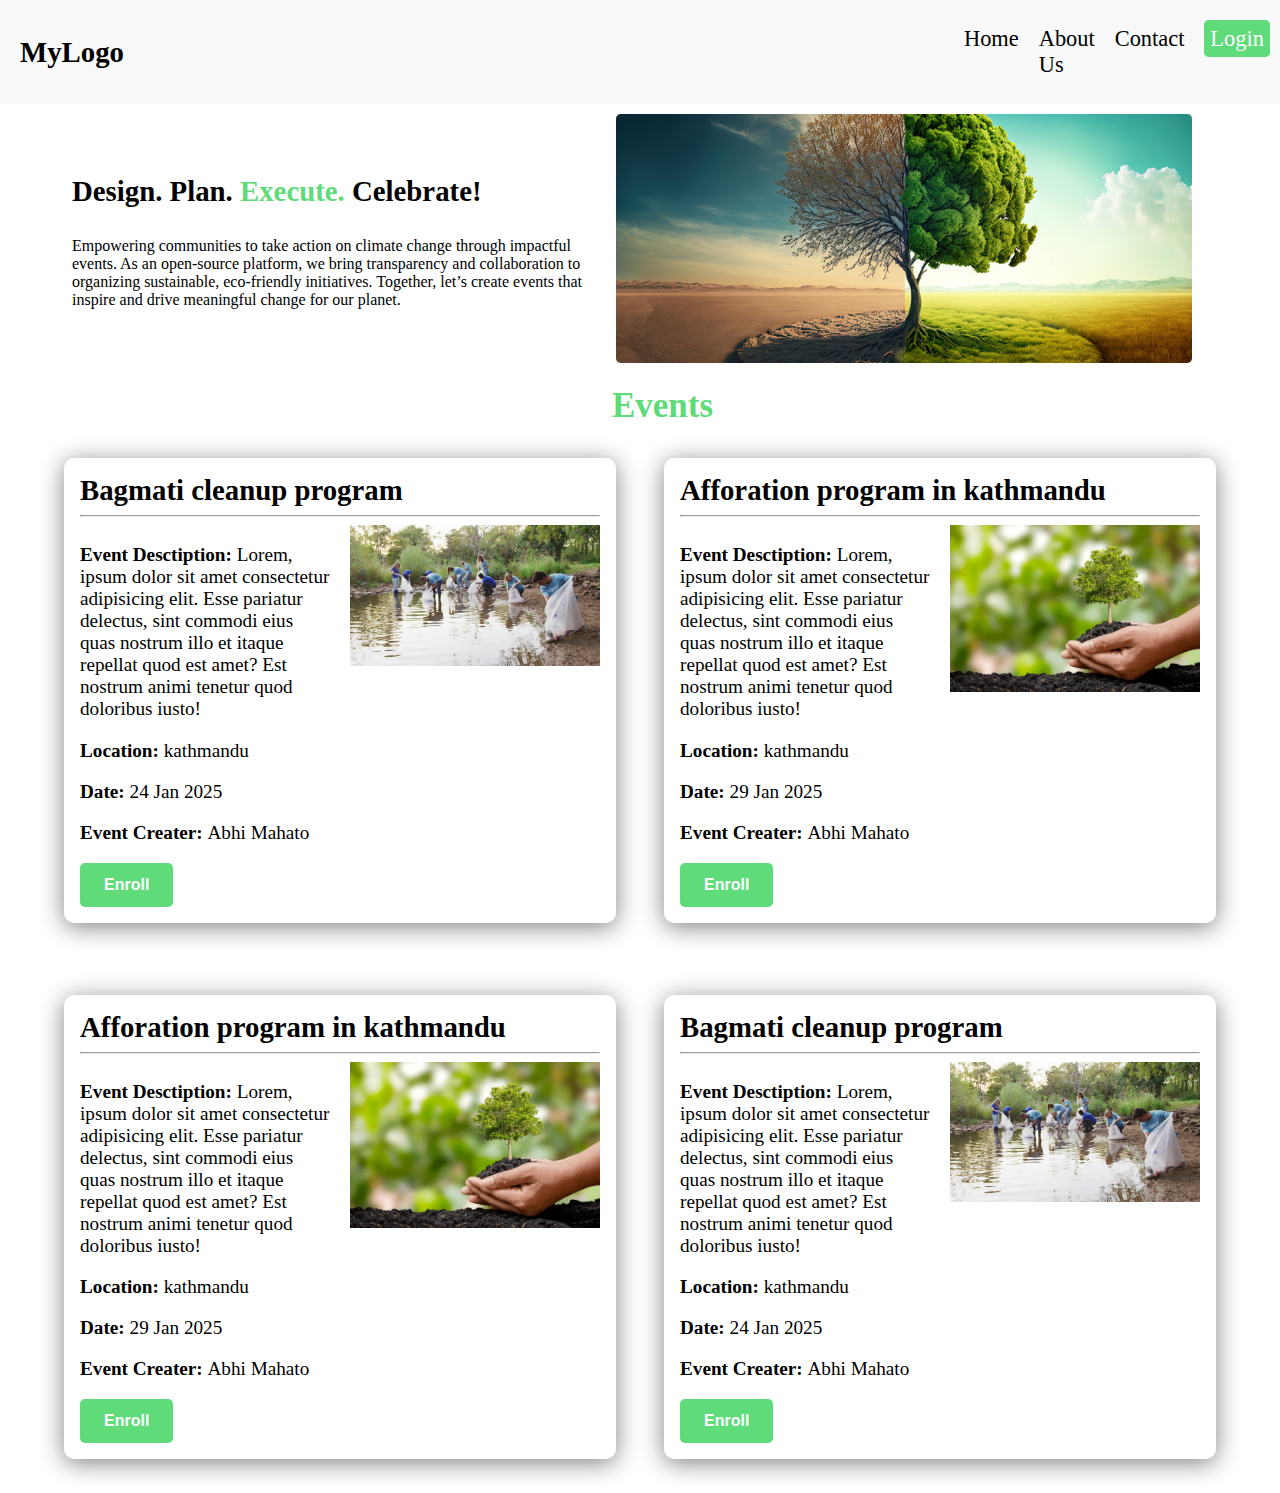
==== EventManagementSystem/src/main/resources/templates/index.html @ 25dc1b16 "EMS__signup--> landing page" ====
<!DOCTYPE html>
<html lang="en" xmlns:th="http://www.thymeleaf.org" th:replace="base::Layout(~{::section})">
<head>
    <meta charset="UTF-8">
    <title>Title</title>
    <link rel="stylesheet" href="../static/css/index.css">
    <link rel="stylesheet" href="../static/css/nav.css">
</head>
<body>

    <div class="main-container"> 
        <nav class="navbar">
            <div class="logo">
                <a href="#">MyLogo</a>
            </div>
            <ul class="nav-links">
                <li><a href="#home">Home</a></li>
                <li><a href="#about-us">About Us</a></li>
                <li><a href="#contact">Contact</a></li>
                <li><a href="#login" class="login">Login</a></li>
            </ul>
        </nav>
        </div>

<Section class="main-hero">
    <div>
        <div class="description-container">
            <div class="hero">
                <p class="description-heading">
                    Design. Plan.<span> Execute.</span> Celebrate!
                </p>
                <p class="description-text">
                    Empowering communities to take action on climate change through impactful events. As an open-source platform, we bring transparency and collaboration to organizing sustainable, eco-friendly initiatives. Together, let’s create events that inspire and drive meaningful change for our planet.
                </p>
            </div>
            <div class="image">
                <img src="../static/images/climate.jpeg" alt="image">
            </div>
        </div>
        <h1 class="event">Events</h1>
        
        <div class="EMS_events">
                <div class="EMS_event">
                    <p class="event_name">Bagmati cleanup program</p>
                        <hr>
                   <div class="event_section">
                    <div >
                        <p class="event_titles">Event Desctiption: <span>Lorem, ipsum dolor sit amet consectetur adipisicing elit. Esse pariatur delectus, sint commodi eius quas nostrum illo et itaque repellat quod est amet? Est nostrum animi tenetur quod doloribus iusto!</span></p>
                        <p class="event_titles">Location: <span>kathmandu</span></p>
                        <p class="event_titles">Date: <span>24 Jan 2025</span></p>
                        <p class="event_titles">Event Creater: <span>Abhi Mahato</span></p>
                        <button>Enroll</button>
                    </div>
                    <div class="event_image">
                        <img src="../static/images/cleanup.jpg" alt="">
                    </div>
                   </div>
                    
                </div>
                
                <div class="EMS_event">
                    <p class="event_name">Afforation program in kathmandu</p>
                        <hr>
                   <div class="event_section">
                    <div >
                        <p class="event_titles">Event Desctiption: <span>Lorem, ipsum dolor sit amet consectetur adipisicing elit. Esse pariatur delectus, sint commodi eius quas nostrum illo et itaque repellat quod est amet? Est nostrum animi tenetur quod doloribus iusto!</span></p>
                        <p class="event_titles">Location: <span>kathmandu</span></p>
                        <p class="event_titles">Date: <span>29 Jan 2025</span></p>
                        <p class="event_titles">Event Creater: <span>Abhi Mahato</span></p>
                        <button>Enroll</button>
                    </div>
                    <div class="event_image">
                        <img src="../static/images/afforestation.webp" alt="">
                    </div>
                   </div>
                    
                </div>
    
                <div class="EMS_event">
                    <p class="event_name">Afforation program in kathmandu</p>
                        <hr>
                   <div class="event_section">
                    <div >
                        <p class="event_titles">Event Desctiption: <span>Lorem, ipsum dolor sit amet consectetur adipisicing elit. Esse pariatur delectus, sint commodi eius quas nostrum illo et itaque repellat quod est amet? Est nostrum animi tenetur quod doloribus iusto!</span></p>
                        <p class="event_titles">Location: <span>kathmandu</span></p>
                        <p class="event_titles">Date: <span>29 Jan 2025</span></p>
                        <p class="event_titles">Event Creater: <span>Abhi Mahato</span></p>
                        <button>Enroll</button>
                    </div>
                    <div class="event_image">
                        <img src="../static/images/afforestation.webp" alt="">
                    </div>
                   </div>
                    
                </div>
                <div class="EMS_event">
                    <p class="event_name">Bagmati cleanup program</p>
                        <hr>
                   <div class="event_section">
                    <div >
                        <p class="event_titles">Event Desctiption: <span>Lorem, ipsum dolor sit amet consectetur adipisicing elit. Esse pariatur delectus, sint commodi eius quas nostrum illo et itaque repellat quod est amet? Est nostrum animi tenetur quod doloribus iusto!</span></p>
                        <p class="event_titles">Location: <span>kathmandu</span></p>
                        <p class="event_titles">Date: <span>24 Jan 2025</span></p>
                        <p class="event_titles">Event Creater: <span>Abhi Mahato</span></p>
                        <button>Enroll</button>
                    </div>
                    <div class="event_image">
                        <img src="../static/images/cleanup.jpg" alt="">
                    </div>
                   </div>
                    
                </div>
        </div>
    </div>
</Section>

</body>
</html>
---- EventManagementSystem/src/main/resources/static/css/index.css ----
body{
    margin: 0;
    padding: 0;
}
.main-hero{
   
    margin:10px;
    padding: 0 10px;
    display: flex;
    justify-content: center;
    /* align-items: center; */
}
.main-hero > div{
    max-width: 1200px;
}
.description-container{
    display: grid;
    row-gap: 4%;
    grid-template-columns: 48% 48%;
}


.hero{
    text-align: left;
    padding: 2rem;
   
}
.image{             
    display: flex;          
    justify-content: center;
    align-items: center;    
    background-color: #faebd7;
    flex-direction: row;
}

.image img {
    max-width: 100%;   
    height: auto;           
    border-radius: 5px;     
}

.description-heading{

    font-size: 1.8rem;
    font-weight: bold;
}

.description-heading span{
    color: #5fdb7a;
}
.description__text{
  text-align: left;
}
.event{
    font-weight: bolder;
    margin-left: 45px;
    color: #5fdb7a;
    text-align: center;
    font-size: 35px;
}
.EMS_events{    
    margin-top: 2rem;
    margin-bottom: 2rem;
    display: grid;
    grid-template-columns: 80%;
    justify-content: center;
    display: grid;
    row-gap: 4%;
    column-gap: 4%;
    grid-template-columns: 46% 46%;

}
.EMS_event{
    box-shadow: 0 4px 25px gray;
    border-radius: 10px;
    padding: 1rem;
    margin-bottom: 2rem;
    transition: box-shadow 0.3s ease-in-out, transform 0.3s ease-in-out;
}
.EMS_event:hover{
    box-shadow: 0px 0px 5px 0 #0000002c;
    transform: translateY(-5px);
}
.event_name{
    font-size: 1.8rem;
    font-weight: bold;
    margin: 0px;
}
.event_section{
    display: grid;
    column-gap: 4%;
    grid-template-columns: 48% 48%;
    
}
.event_image img{
    object-fit: contain;
    width: 100%;
}
.event_titles{
    font-weight: bold;
    font-size: 1.2rem;
}
.event_titles span{
    font-weight: lighter;
}

/* Buttons */
button {
    background-color: #5fdb7a;
    color: white;
    border: none;
    padding: 0.8rem 1.5rem;
    font-size: 1rem;
    font-weight: bold;
    border-radius: 5px;
    cursor: pointer;
    transition: background-color 0.3s ease-in-out, transform 0.2s ease-in-out;
}

button:hover {
    background-color: #4bbf63;
    transform: scale(1.05);
}
---- EventManagementSystem/src/main/resources/static/css/nav.css ----
.main-container{
    /* display: flex; */
    justify-content: center;
    /* margin-left: 90px;
    margin-right: 90px; */
}
.navbar {
    display: flex;
    justify-content: space-between;
    align-items: center;
    padding: 10px 20px;
    background-color: #f9f9f9;
    color: #fff;
    
}

/* Logo styling */
.logo a {
    font-size: 1.8rem;
    font-weight: bold;
    color: #000;
    text-decoration: none;
}

/* Navigation links */
.nav-links {
    display: flex;
    gap: 20px;
    margin-left: 800px;
}
.nav-links .login{
    border: 1px solid#5fdb7a;
    padding: 5px;
    background-color: #5fdb7a;
    color: #fff;
    border-radius: 5px;
}
.nav-links .login:hover{
    color: #4dc768;
    background-color:#fff;
    text-decoration: none;
}

.nav-links li {
    display: inline;
}

.nav-links a {
    color: #000;
    font-size: 1.4rem;
    text-decoration: none;
    transition: color 0.3s;
}

.nav-links a:hover {
    color: #5fdb7a; 
    text-decoration: underline;
}

/* Responsive design for smaller screens */
@media (max-width: 768px) {
    .nav-links {
        flex-direction: column;
        gap: 10px;
    }
}
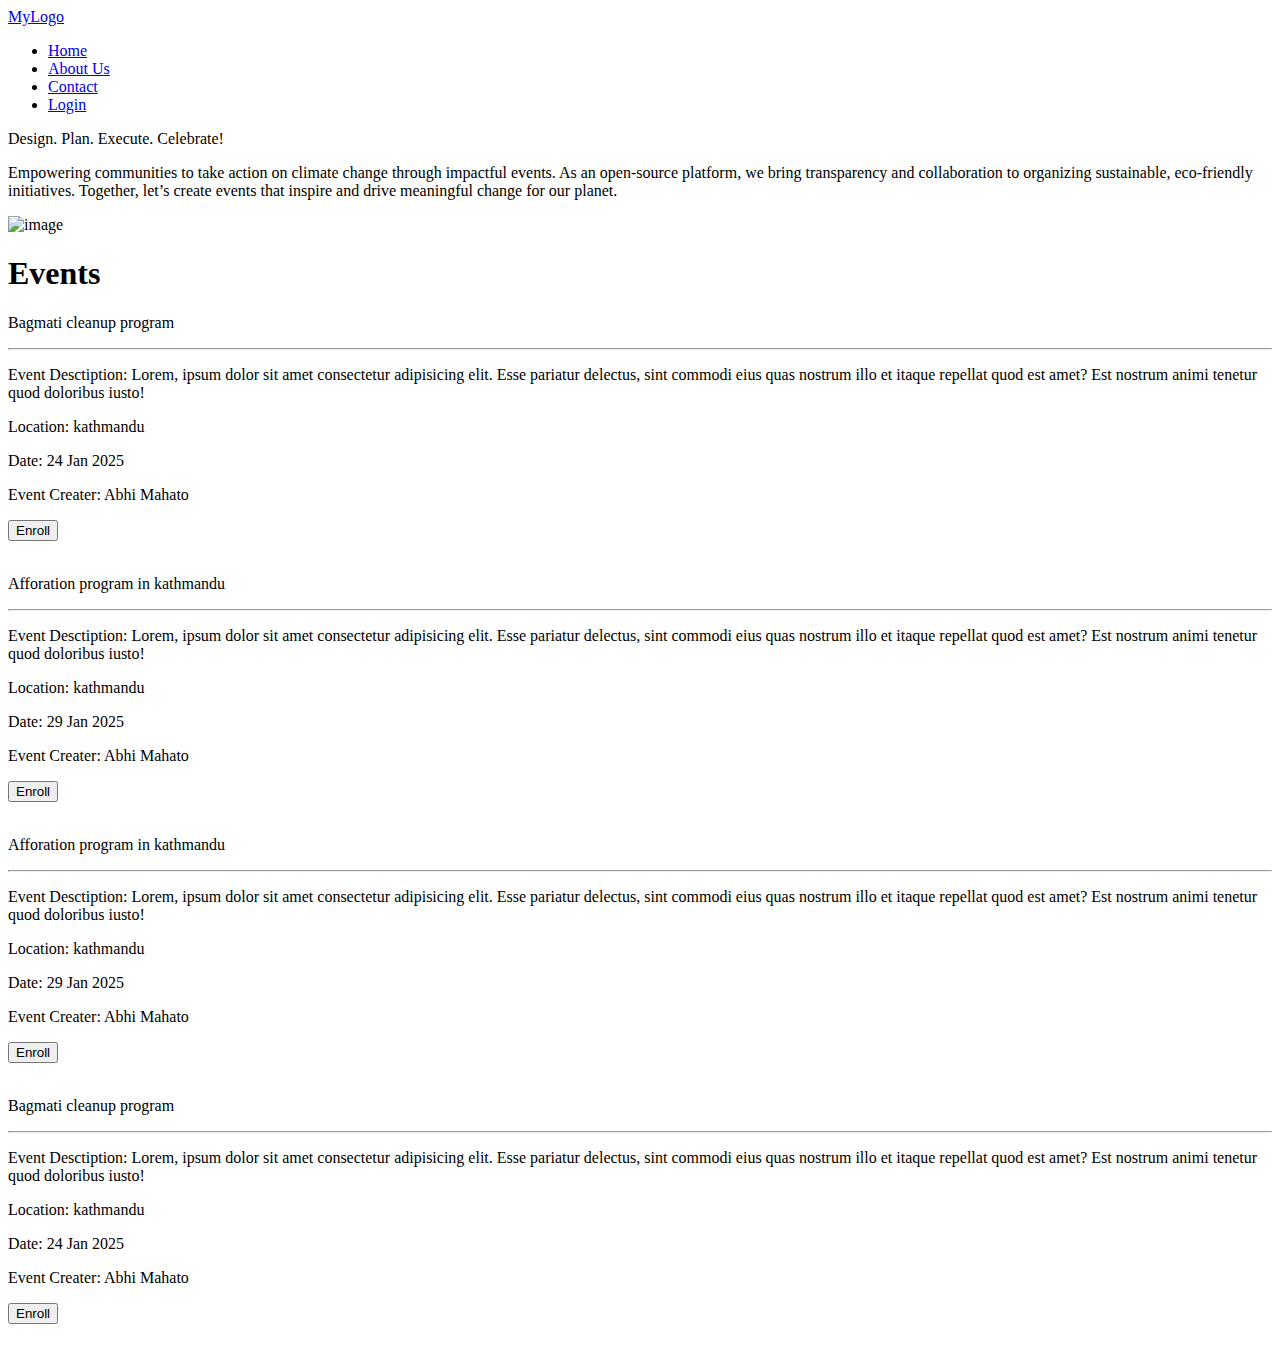
==== commit 7da07fe1: "dynamic page rendered" ====
--- a/EventManagementSystem/src/main/resources/templates/index.html
+++ b/EventManagementSystem/src/main/resources/templates/index.html
@@ -3,8 +3,8 @@
 <head>
     <meta charset="UTF-8">
     <title>Title</title>
-    <link rel="stylesheet" href="../static/css/index.css">
-    <link rel="stylesheet" href="../static/css/nav.css">
+<!--    <link rel="stylesheet" th:href="@{css/index.css}">-->
+<!--    <link rel="stylesheet" th:href="@{css/nav.css}">-->
 </head>
 <body>
 
@@ -34,7 +34,7 @@
                 </p>
             </div>
             <div class="image">
-                <img src="../static/images/climate.jpeg" alt="image">
+                <img th:src="@{images/climate.jpeg}" alt="image">
             </div>
         </div>
         <h1 class="event">Events</h1>
@@ -52,7 +52,7 @@
                         <button>Enroll</button>
                     </div>
                     <div class="event_image">
-                        <img src="../static/images/cleanup.jpg" alt="">
+                        <img th:src="@{images/afforestation.webp}" alt="">
                     </div>
                    </div>
                     
@@ -70,7 +70,7 @@
                         <button>Enroll</button>
                     </div>
                     <div class="event_image">
-                        <img src="../static/images/afforestation.webp" alt="">
+                        <img th:src="@{images/afforestation.webp}" alt="">
                     </div>
                    </div>
                     
@@ -88,7 +88,7 @@
                         <button>Enroll</button>
                     </div>
                     <div class="event_image">
-                        <img src="../static/images/afforestation.webp" alt="">
+                        <img th:src="@{images/afforestation.webp}" alt="">
                     </div>
                    </div>
                     
@@ -105,7 +105,7 @@
                         <button>Enroll</button>
                     </div>
                     <div class="event_image">
-                        <img src="../static/images/cleanup.jpg" alt="">
+                        <img th:src="@{images/afforestation.webp}" alt="">
                     </div>
                    </div>
                     
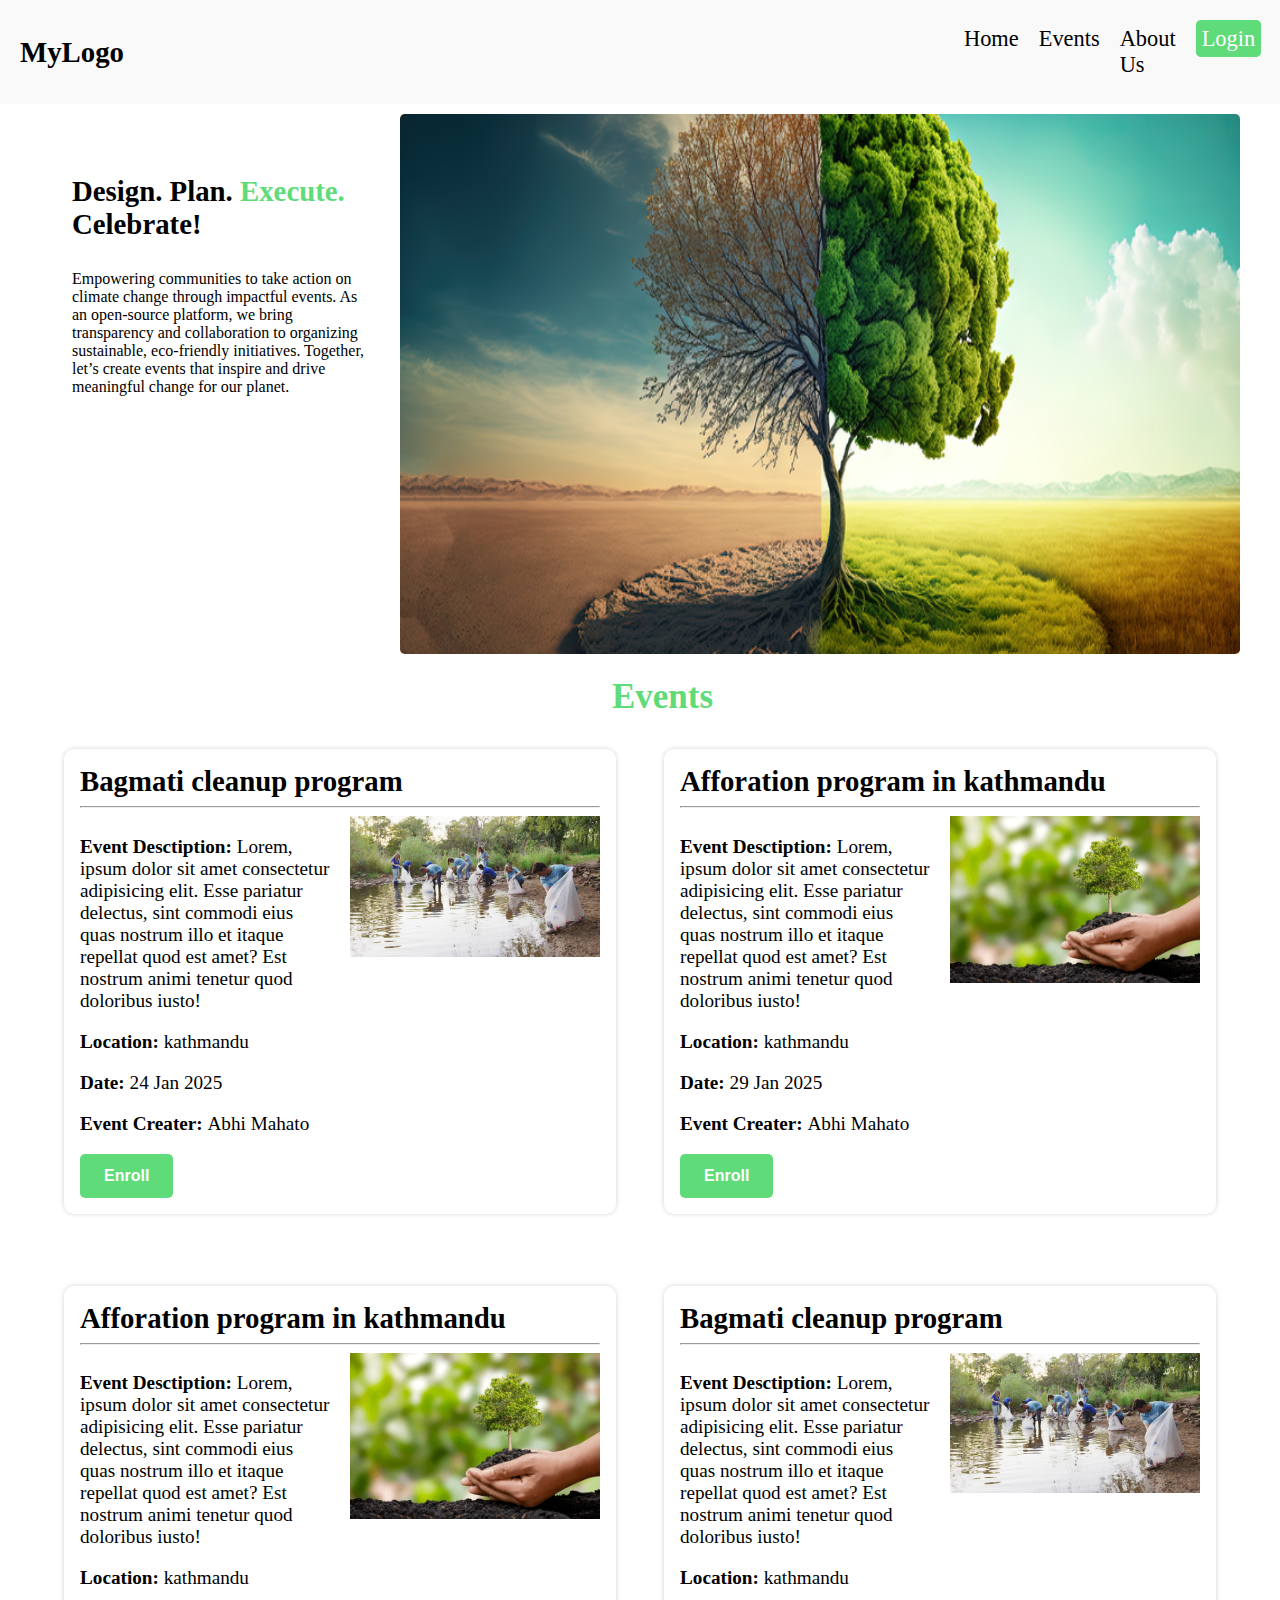
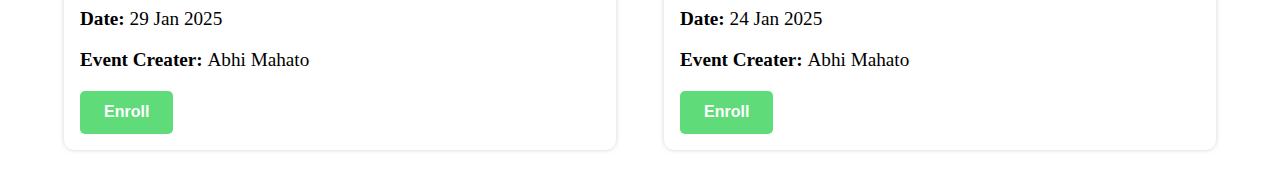
==== commit f3a74dfe: "EMS__landing--> event card modified" ====
--- a/EventManagementSystem/src/main/resources/templates/index.html
+++ b/EventManagementSystem/src/main/resources/templates/index.html
@@ -3,8 +3,8 @@
 <head>
     <meta charset="UTF-8">
     <title>Title</title>
-<!--    <link rel="stylesheet" th:href="@{css/index.css}">-->
-<!--    <link rel="stylesheet" th:href="@{css/nav.css}">-->
+    <link rel="stylesheet" href="../static/css/index.css">
+    <link rel="stylesheet" href="../static/css/nav.css">
 </head>
 <body>
 
@@ -15,8 +15,8 @@
             </div>
             <ul class="nav-links">
                 <li><a href="#home">Home</a></li>
+                <li><a href="#events">Events</a></li>
                 <li><a href="#about-us">About Us</a></li>
-                <li><a href="#contact">Contact</a></li>
                 <li><a href="#login" class="login">Login</a></li>
             </ul>
         </nav>
@@ -34,7 +34,7 @@
                 </p>
             </div>
             <div class="image">
-                <img th:src="@{images/climate.jpeg}" alt="image">
+                <img src="../static/images/climate.jpeg" alt="image">
             </div>
         </div>
         <h1 class="event">Events</h1>
@@ -52,7 +52,7 @@
                         <button>Enroll</button>
                     </div>
                     <div class="event_image">
-                        <img th:src="@{images/afforestation.webp}" alt="">
+                        <img src="../static/images/cleanup.jpg" alt="">
                     </div>
                    </div>
                     
@@ -70,7 +70,7 @@
                         <button>Enroll</button>
                     </div>
                     <div class="event_image">
-                        <img th:src="@{images/afforestation.webp}" alt="">
+                        <img src="../static/images/afforestation.webp" alt="">
                     </div>
                    </div>
                     
@@ -88,7 +88,7 @@
                         <button>Enroll</button>
                     </div>
                     <div class="event_image">
-                        <img th:src="@{images/afforestation.webp}" alt="">
+                        <img src="../static/images/afforestation.webp" alt="">
                     </div>
                    </div>
                     
@@ -105,7 +105,7 @@
                         <button>Enroll</button>
                     </div>
                     <div class="event_image">
-                        <img th:src="@{images/afforestation.webp}" alt="">
+                        <img src="../static/images/cleanup.jpg" alt="">
                     </div>
                    </div>
                     
--- a/EventManagementSystem/src/main/resources/static/css/index.css
+++ b/EventManagementSystem/src/main/resources/static/css/index.css
@@ -0,0 +1,128 @@
+body{
+    margin: 0;
+    padding: 0;
+}
+.main-hero{
+   
+    margin:10px;
+    padding: 0 10px;
+    display: flex;
+    justify-content: center;
+    /* align-items: center; */
+}
+.main-hero > div{
+    max-width: 1200px;
+}
+.description-container{
+    display: grid;
+    row-gap: 4%;
+    grid-template-columns: 30% 70%;
+}
+
+
+.hero{
+    text-align: left;
+    padding: 2rem;
+   
+}
+.image{             
+    display: flex;          
+    justify-content: center;
+    /* align-items: center;     */
+    background-color: #faebd7;
+    flex-direction: row;
+    height: 60vh;
+    object-fit: cover;
+}
+
+.image img {
+    max-width: 100%;   
+    height: auto;           
+    border-radius: 5px;     
+}
+
+.description-heading{
+
+    font-size: 1.8rem;
+    font-weight: bold;
+}
+
+.description-heading span{
+    color: #5fdb7a;
+}
+.description__text{
+  text-align: left;
+}
+.event{
+    font-weight: bolder;
+    margin-left: 45px;
+    color: #5fdb7a;
+    text-align: center;
+    font-size: 35px;
+}
+.EMS_events{    
+    margin-top: 2rem;
+    margin-bottom: 2rem;
+    display: grid;
+    grid-template-columns: 80%;
+    justify-content: center;
+    display: grid;
+    row-gap: 4%;
+    column-gap: 4%;
+    grid-template-columns: 46% 46%;
+
+}
+.EMS_event{
+    box-shadow: 0px 0px 5px 0 #0000002c;
+    border-radius: 10px;
+    padding: 1rem;
+    margin-bottom: 2rem;
+    transition: box-shadow 0.3s ease-in-out, transform 0.3s ease-in-out;
+}
+.EMS_event:hover{
+    box-shadow: 0 4px 25px gray;
+    transform: translateY(-5px);
+}
+.event_name{
+    font-size: 1.8rem;
+    font-weight: bold;
+    margin: 0px;
+}
+.event_section{
+    display: grid;
+    column-gap: 4%;
+    grid-template-columns: 48% 48%;
+    
+}
+.event_image img{
+    object-fit: contain;
+    width: 100%;
+}
+.event_titles{
+    font-weight: bold;
+    font-size: 1.2rem;
+}
+.event_titles span{
+    font-weight: lighter;
+}
+
+/* Buttons */
+button {
+    background-color: #5fdb7a;
+    color: white;
+    border: none;
+    padding: 0.8rem 1.5rem;
+    font-size: 1rem;
+    font-weight: bold;
+    border-radius: 5px;
+    cursor: pointer;
+    transition: background-color 0.3s ease-in-out, transform 0.2s ease-in-out;
+}
+
+button:hover {
+    background-color: #4bbf63;
+    transform: scale(1.05);
+}
+
+
+
--- a/EventManagementSystem/src/main/resources/static/css/nav.css
+++ b/EventManagementSystem/src/main/resources/static/css/nav.css
@@ -0,0 +1,66 @@
+.main-container{
+    /* display: flex; */
+    justify-content: center;
+    /* margin-left: 90px;
+    margin-right: 90px; */
+}
+.navbar {
+    display: flex;
+    justify-content: space-between;
+    align-items: center;
+    padding: 10px 20px;
+    background-color: #f9f9f9;
+    color: #fff;
+    
+}
+
+/* Logo styling */
+.logo a {
+    font-size: 1.8rem;
+    font-weight: bold;
+    color: #000;
+    text-decoration: none;
+}
+
+/* Navigation links */
+.nav-links {
+    display: flex;
+    gap: 20px;
+    margin-left: 800px;
+}
+.nav-links .login{
+    border: 1px solid#5fdb7a;
+    padding: 5px;
+    background-color: #5fdb7a;
+    color: #fff;
+    border-radius: 5px;
+}
+.nav-links .login:hover{
+    color: #4dc768;
+    background-color:#fff;
+    text-decoration: none;
+}
+
+.nav-links li {
+    display: inline;
+}
+
+.nav-links a {
+    color: #000;
+    font-size: 1.4rem;
+    text-decoration: none;
+    transition: color 0.3s;
+}
+
+.nav-links a:hover {
+    color: #5fdb7a; 
+    text-decoration: underline;
+}
+
+/* Responsive design for smaller screens */
+@media (max-width: 768px) {
+    .nav-links {
+        flex-direction: column;
+        gap: 10px;
+    }
+}
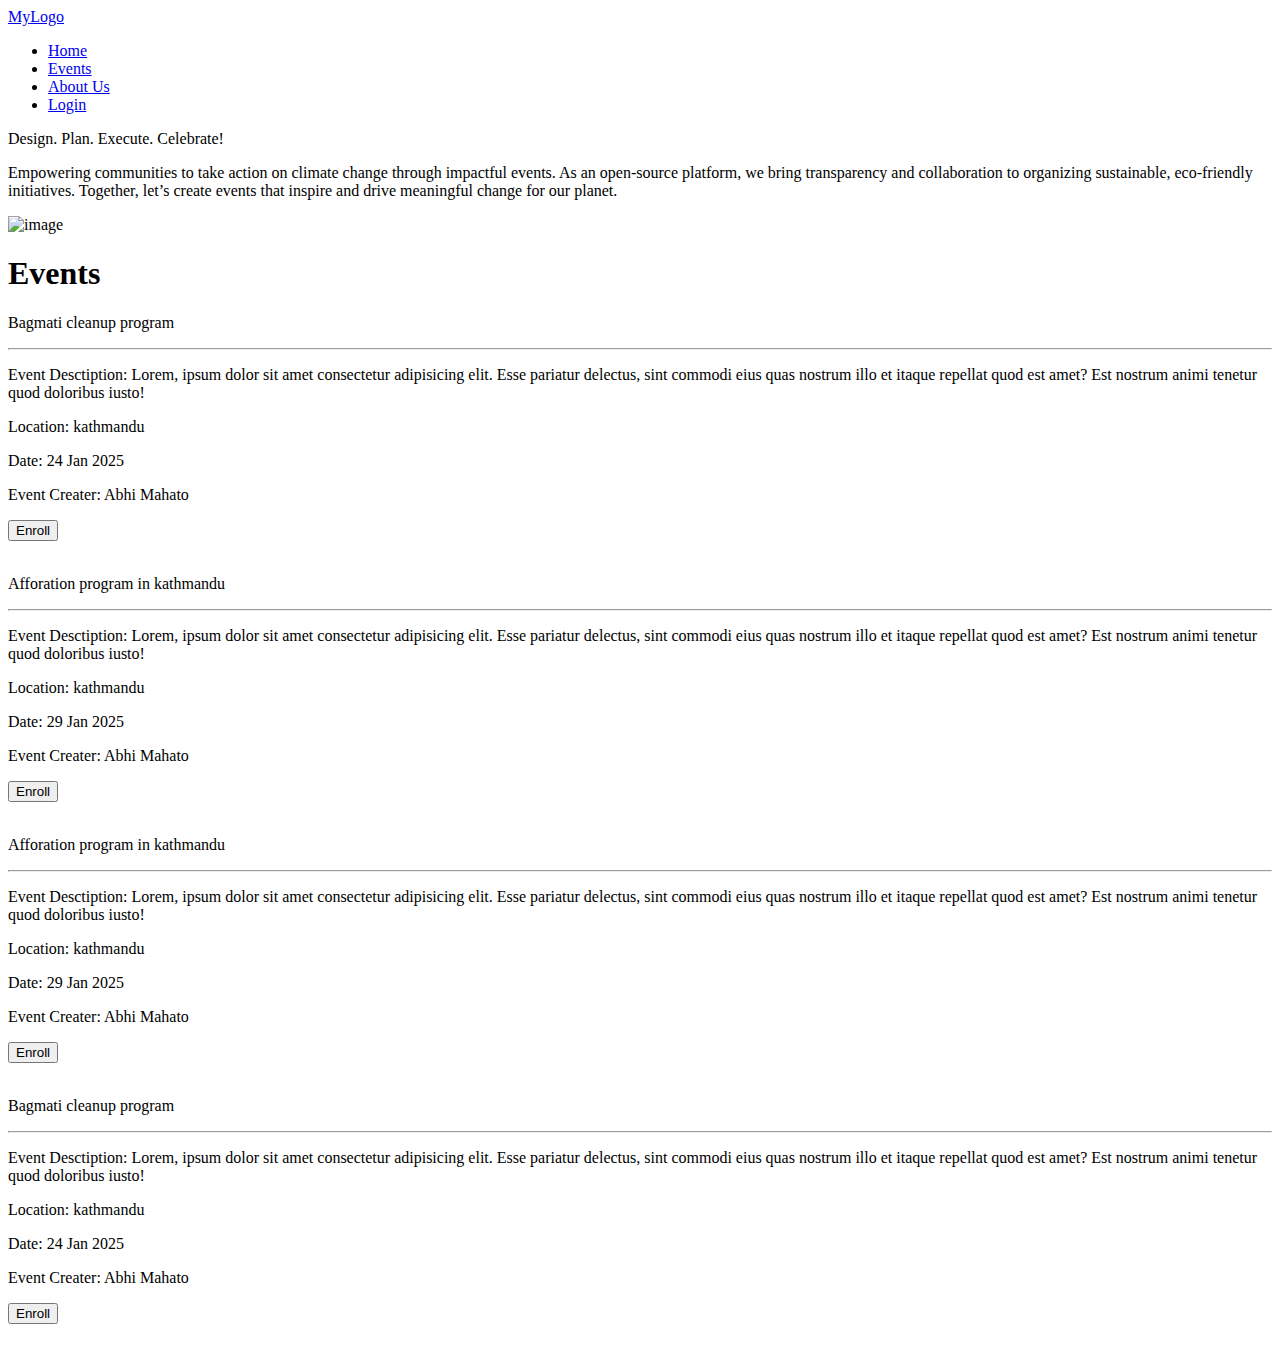
==== commit a5ccb571: "Merge pull request #27 from Noskathon-Lite/EMS__registration" ====
--- a/EventManagementSystem/src/main/resources/templates/index.html
+++ b/EventManagementSystem/src/main/resources/templates/index.html
@@ -3,8 +3,8 @@
 <head>
     <meta charset="UTF-8">
     <title>Title</title>
-    <link rel="stylesheet" href="../static/css/index.css">
-    <link rel="stylesheet" href="../static/css/nav.css">
+<!--    <link rel="stylesheet" th:href="@{css/index.css}">-->
+<!--    <link rel="stylesheet" th:href="@{css/nav.css}">-->
 </head>
 <body>
 
@@ -34,7 +34,7 @@
                 </p>
             </div>
             <div class="image">
-                <img src="../static/images/climate.jpeg" alt="image">
+                <img th:src="@{images/climate.jpeg}" alt="image">
             </div>
         </div>
         <h1 class="event">Events</h1>
@@ -52,7 +52,7 @@
                         <button>Enroll</button>
                     </div>
                     <div class="event_image">
-                        <img src="../static/images/cleanup.jpg" alt="">
+                        <img th:src="@{images/afforestation.webp}" alt="">
                     </div>
                    </div>
                     
@@ -70,7 +70,7 @@
                         <button>Enroll</button>
                     </div>
                     <div class="event_image">
-                        <img src="../static/images/afforestation.webp" alt="">
+                        <img th:src="@{images/afforestation.webp}" alt="">
                     </div>
                    </div>
                     
@@ -88,7 +88,7 @@
                         <button>Enroll</button>
                     </div>
                     <div class="event_image">
-                        <img src="../static/images/afforestation.webp" alt="">
+                        <img th:src="@{images/afforestation.webp}" alt="">
                     </div>
                    </div>
                     
@@ -105,7 +105,7 @@
                         <button>Enroll</button>
                     </div>
                     <div class="event_image">
-                        <img src="../static/images/cleanup.jpg" alt="">
+                        <img th:src="@{images/afforestation.webp}" alt="">
                     </div>
                    </div>
                     
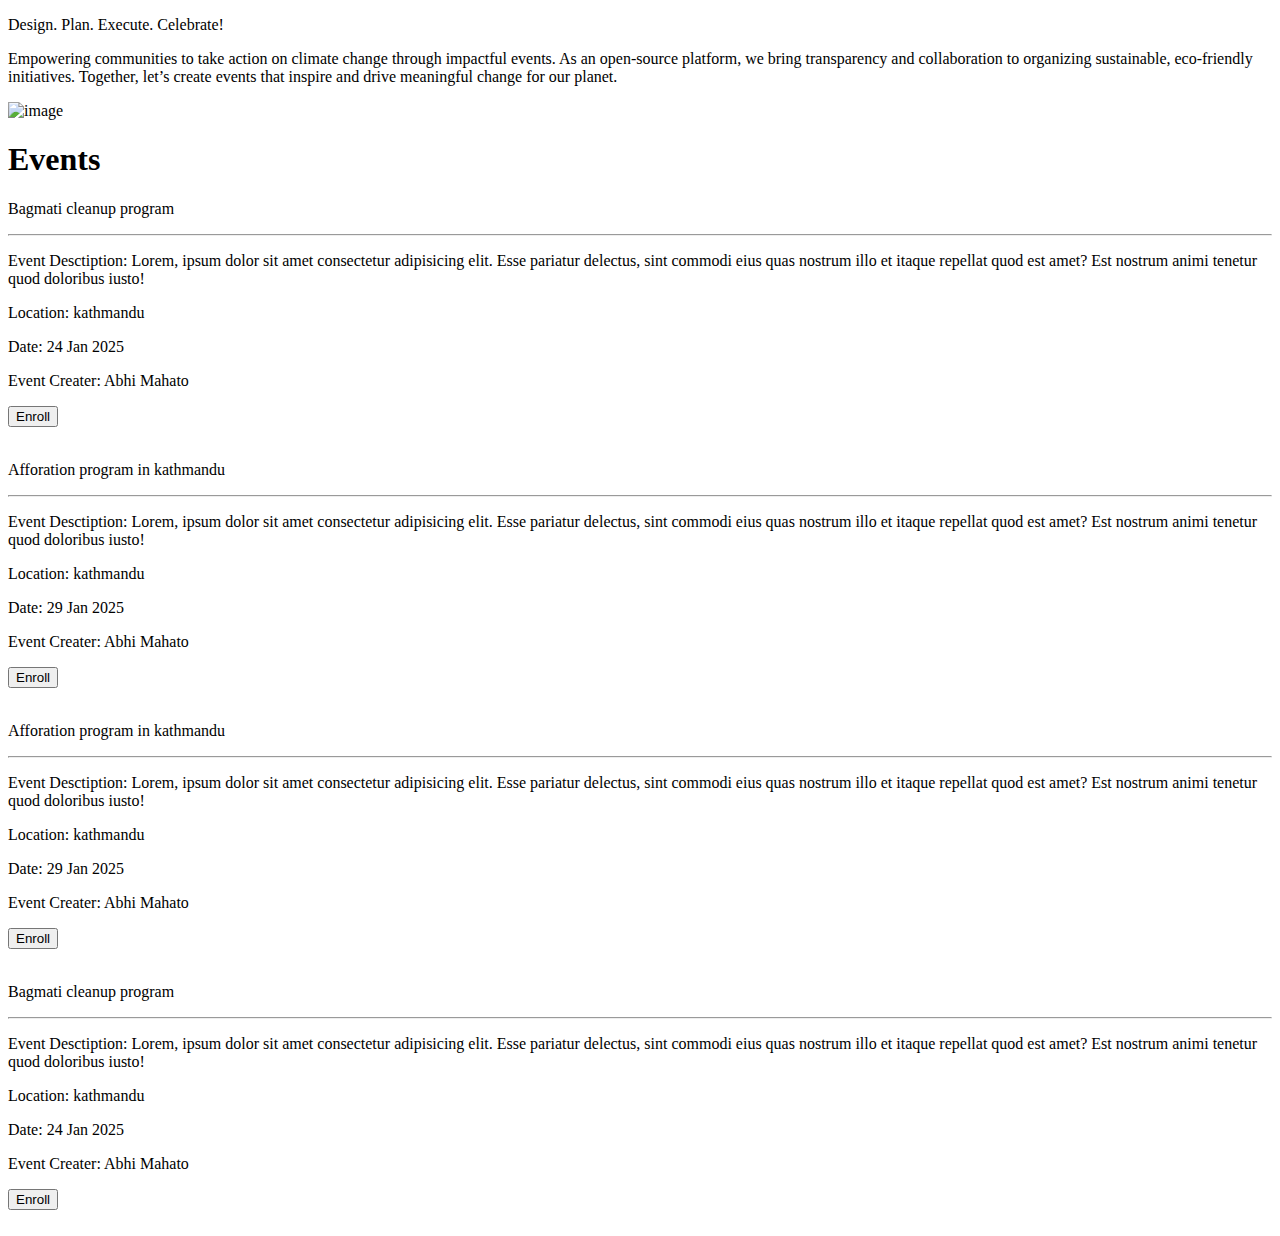
==== commit fe603414: "EMS__landing--> landing modified" ====
--- a/EventManagementSystem/src/main/resources/templates/index.html
+++ b/EventManagementSystem/src/main/resources/templates/index.html
@@ -7,20 +7,6 @@
 <!--    <link rel="stylesheet" th:href="@{css/nav.css}">-->
 </head>
 <body>
-
-    <div class="main-container"> 
-        <nav class="navbar">
-            <div class="logo">
-                <a href="#">MyLogo</a>
-            </div>
-            <ul class="nav-links">
-                <li><a href="#home">Home</a></li>
-                <li><a href="#events">Events</a></li>
-                <li><a href="#about-us">About Us</a></li>
-                <li><a href="#login" class="login">Login</a></li>
-            </ul>
-        </nav>
-        </div>
 
 <Section class="main-hero">
     <div>
@@ -52,7 +38,7 @@
                         <button>Enroll</button>
                     </div>
                     <div class="event_image">
-                        <img th:src="@{images/afforestation.webp}" alt="">
+                        <img th:src="@{images/cleanup.jpg}" alt="">
                     </div>
                    </div>
                     
@@ -105,7 +91,7 @@
                         <button>Enroll</button>
                     </div>
                     <div class="event_image">
-                        <img th:src="@{images/afforestation.webp}" alt="">
+                        <img th:src="@{images/cleanup.jpg}" alt="">
                     </div>
                    </div>
                     
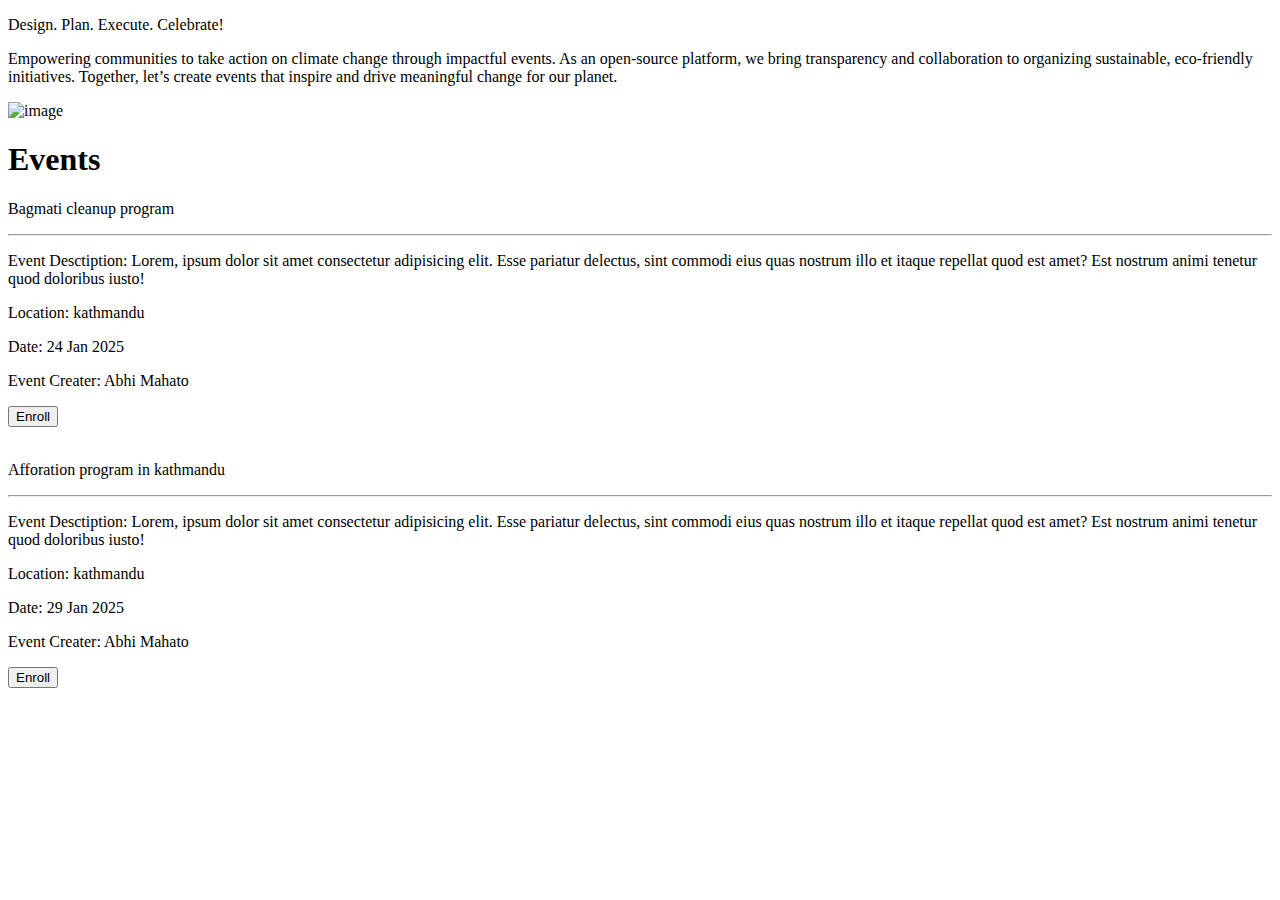
==== commit f5a9d8f6: "EMS__frontend-rendering--> dynamic index page" ====
--- a/EventManagementSystem/src/main/resources/templates/index.html
+++ b/EventManagementSystem/src/main/resources/templates/index.html
@@ -26,14 +26,14 @@
         <h1 class="event">Events</h1>
         
         <div class="EMS_events">
-                <div class="EMS_event">
-                    <p class="event_name">Bagmati cleanup program</p>
+                <div class="EMS_event" th:each="event : ${events}">
+                    <p class="event_name" th:text="${event.getEventName()}">Bagmati cleanup program</p>
                         <hr>
                    <div class="event_section">
                     <div >
-                        <p class="event_titles">Event Desctiption: <span>Lorem, ipsum dolor sit amet consectetur adipisicing elit. Esse pariatur delectus, sint commodi eius quas nostrum illo et itaque repellat quod est amet? Est nostrum animi tenetur quod doloribus iusto!</span></p>
-                        <p class="event_titles">Location: <span>kathmandu</span></p>
-                        <p class="event_titles">Date: <span>24 Jan 2025</span></p>
+                        <p class="event_titles">Event Desctiption: <span th:text="${event.getDescription()}">Lorem, ipsum dolor sit amet consectetur adipisicing elit. Esse pariatur delectus, sint commodi eius quas nostrum illo et itaque repellat quod est amet? Est nostrum animi tenetur quod doloribus iusto!</span></p>
+                        <p class="event_titles">Location: <span th:text="${event.getLocation()}">kathmandu</span></p>
+                        <p class="event_titles">Date: <span th:text="${event.getDate()}">24 Jan 2025</span></p>
                         <p class="event_titles">Event Creater: <span>Abhi Mahato</span></p>
                         <button>Enroll</button>
                     </div>
@@ -44,23 +44,7 @@
                     
                 </div>
                 
-                <div class="EMS_event">
-                    <p class="event_name">Afforation program in kathmandu</p>
-                        <hr>
-                   <div class="event_section">
-                    <div >
-                        <p class="event_titles">Event Desctiption: <span>Lorem, ipsum dolor sit amet consectetur adipisicing elit. Esse pariatur delectus, sint commodi eius quas nostrum illo et itaque repellat quod est amet? Est nostrum animi tenetur quod doloribus iusto!</span></p>
-                        <p class="event_titles">Location: <span>kathmandu</span></p>
-                        <p class="event_titles">Date: <span>29 Jan 2025</span></p>
-                        <p class="event_titles">Event Creater: <span>Abhi Mahato</span></p>
-                        <button>Enroll</button>
-                    </div>
-                    <div class="event_image">
-                        <img th:src="@{images/afforestation.webp}" alt="">
-                    </div>
-                   </div>
-                    
-                </div>
+
     
                 <div class="EMS_event">
                     <p class="event_name">Afforation program in kathmandu</p>
@@ -79,23 +63,7 @@
                    </div>
                     
                 </div>
-                <div class="EMS_event">
-                    <p class="event_name">Bagmati cleanup program</p>
-                        <hr>
-                   <div class="event_section">
-                    <div >
-                        <p class="event_titles">Event Desctiption: <span>Lorem, ipsum dolor sit amet consectetur adipisicing elit. Esse pariatur delectus, sint commodi eius quas nostrum illo et itaque repellat quod est amet? Est nostrum animi tenetur quod doloribus iusto!</span></p>
-                        <p class="event_titles">Location: <span>kathmandu</span></p>
-                        <p class="event_titles">Date: <span>24 Jan 2025</span></p>
-                        <p class="event_titles">Event Creater: <span>Abhi Mahato</span></p>
-                        <button>Enroll</button>
-                    </div>
-                    <div class="event_image">
-                        <img th:src="@{images/cleanup.jpg}" alt="">
-                    </div>
-                   </div>
-                    
-                </div>
+
         </div>
     </div>
 </Section>
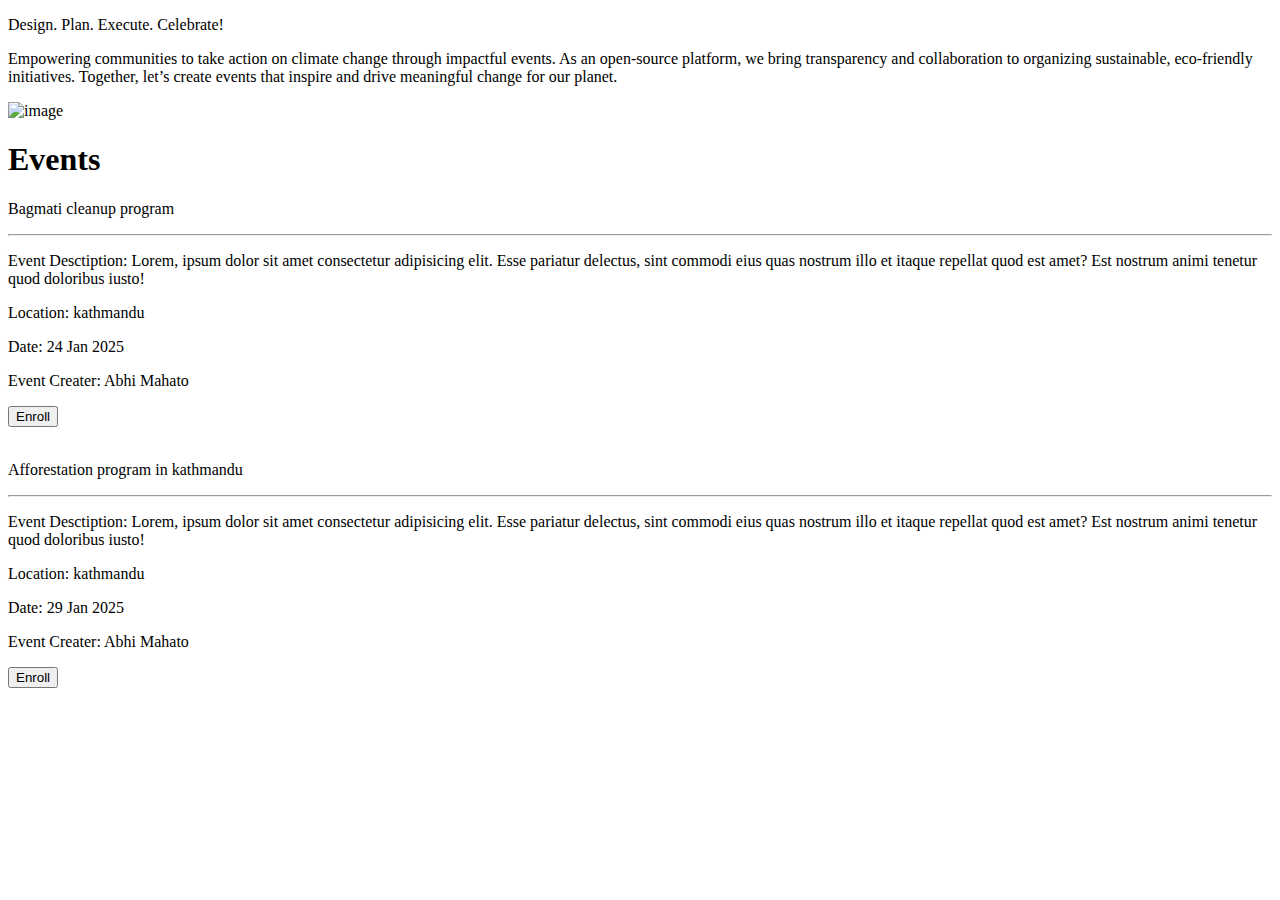
==== commit c852a40c: "EMS__binit->afforestation" ====
--- a/EventManagementSystem/src/main/resources/templates/index.html
+++ b/EventManagementSystem/src/main/resources/templates/index.html
@@ -35,7 +35,9 @@
                         <p class="event_titles">Location: <span th:text="${event.getLocation()}">kathmandu</span></p>
                         <p class="event_titles">Date: <span th:text="${event.getDate()}">24 Jan 2025</span></p>
                         <p class="event_titles">Event Creater: <span>Abhi Mahato</span></p>
-                        <button>Enroll</button>
+                        <form th:action="@{/api/events/express-interest}" method="post">
+                            <button type="submit">Enroll</button>
+                        </form>
                     </div>
                     <div class="event_image">
                         <img th:src="@{images/cleanup.jpg}" alt="">
@@ -47,7 +49,7 @@
 
     
                 <div class="EMS_event">
-                    <p class="event_name">Afforation program in kathmandu</p>
+                    <p class="event_name">Afforestation program in kathmandu</p>
                         <hr>
                    <div class="event_section">
                     <div >
